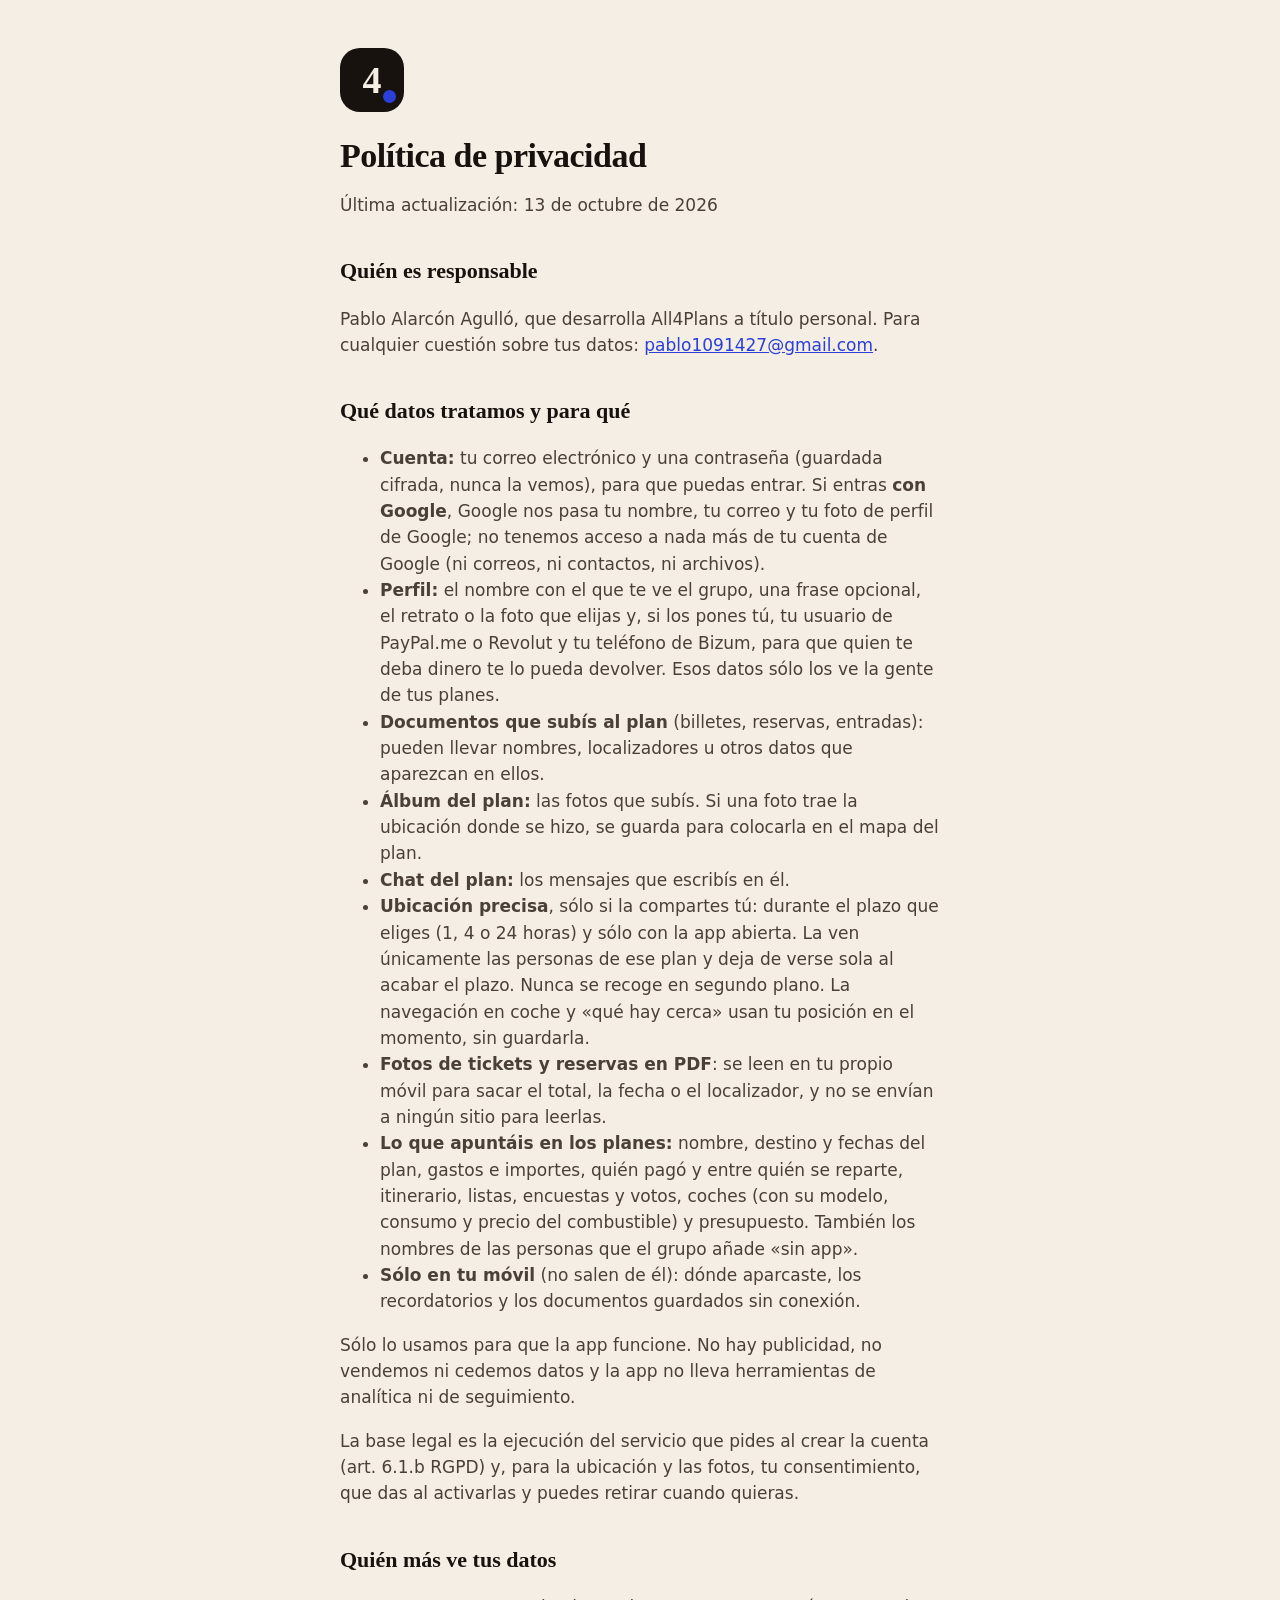
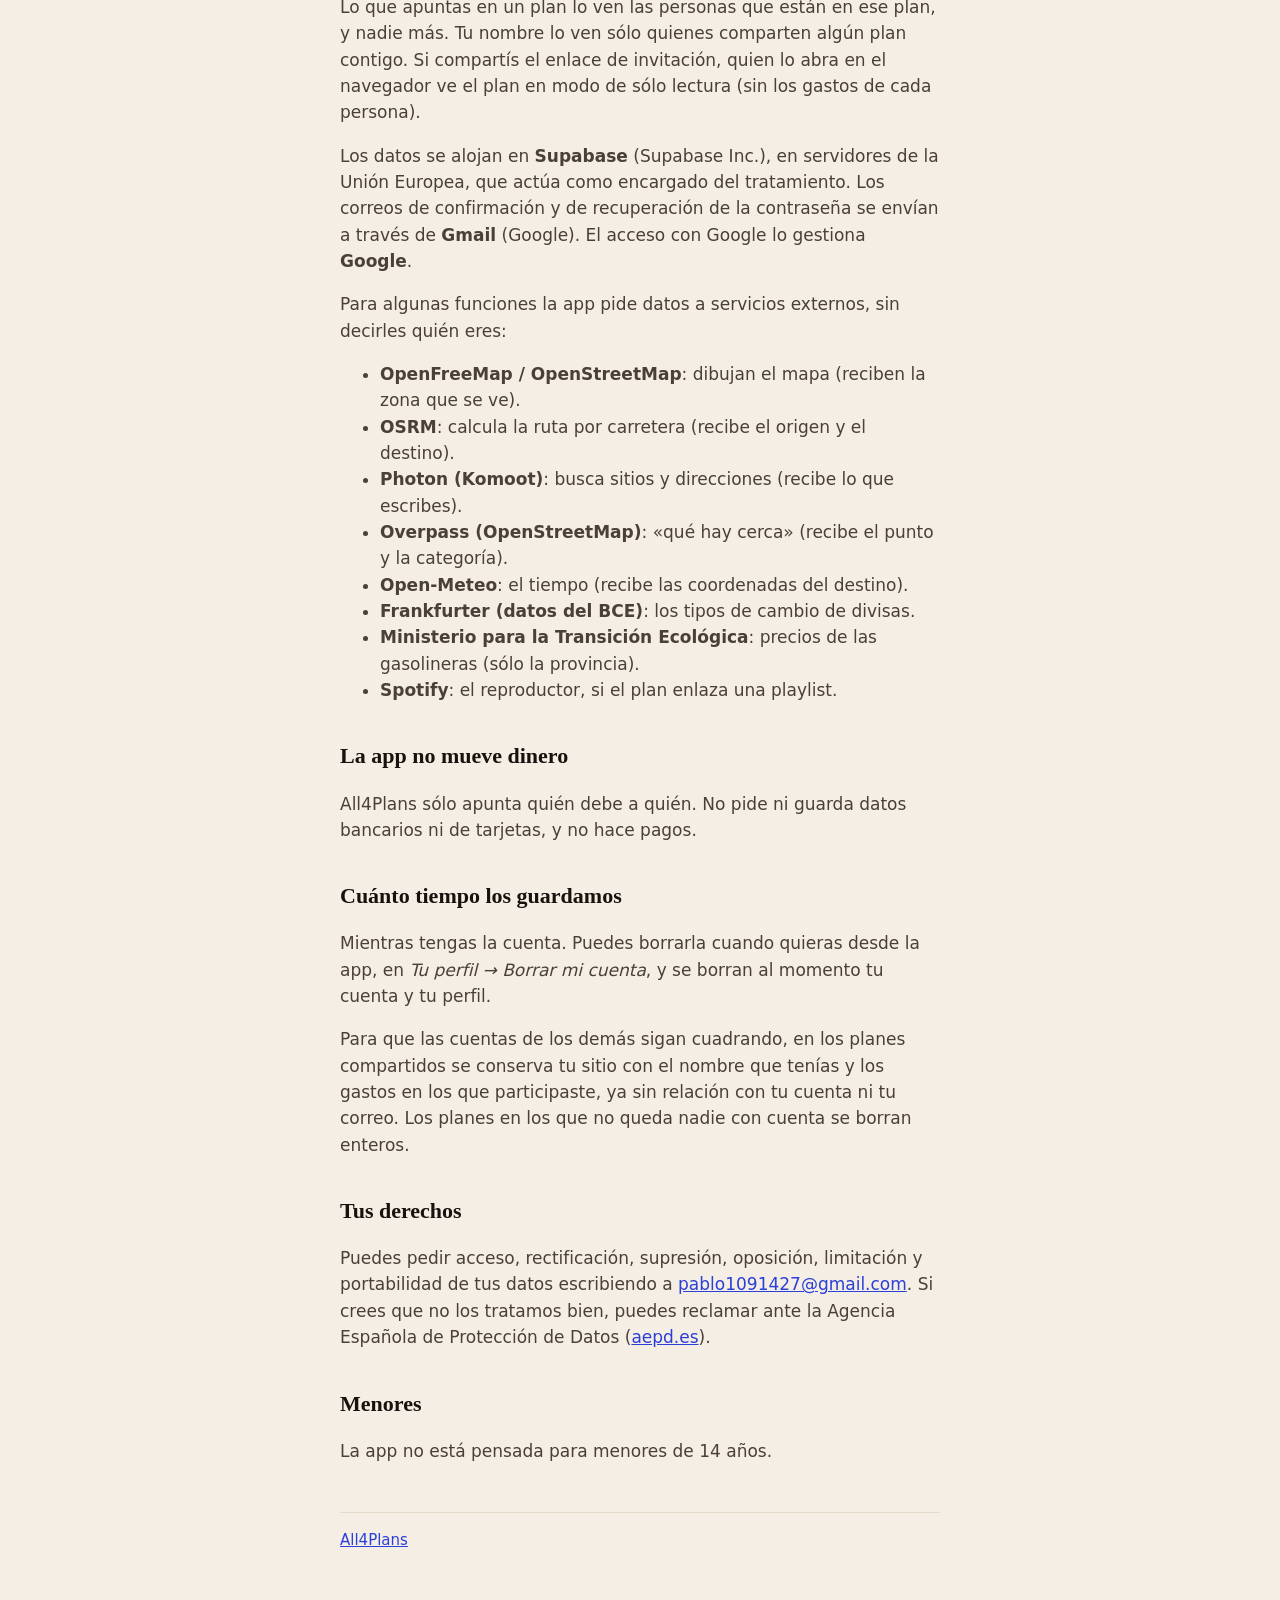
==== privacidad.html @ 8262702f "Portada y política de privacidad de All4Plans Co-Authored-By: Claude Opus 5.5 <noreply@anthropic.com" ====
<!doctype html>
<html lang="es">
<head>
  <meta charset="utf-8">
  <meta name="viewport" content="width=device-width, initial-scale=1">
  <title>Política de privacidad · All4Plans</title>
  <link rel="stylesheet" href="estilo.css">
</head>
<body>
  <!--
    Si se añade analítica, push u otro servicio externo, hay que actualizar este
    texto Y las fichas de privacidad de las dos tiendas.
  -->
  <main>
    <div class="marca"><span>4</span><i></i></div>
    <h1>Política de privacidad</h1>
    <p>Última actualización: 13 de octubre de 2026</p>

    <h2>Quién es responsable</h2>
    <p>Pablo Alarcón Agulló, que desarrolla All4Plans a título personal.
      Para cualquier cuestión sobre tus datos: <a href="mailto:pablo1091427@gmail.com">pablo1091427@gmail.com</a>.</p>

    <h2>Qué datos tratamos y para qué</h2>
    <ul>
      <li><strong>Cuenta:</strong> tu correo electrónico y una contraseña (guardada cifrada,
        nunca la vemos), para que puedas entrar. Si entras <strong>con Google</strong>, Google nos
        pasa tu nombre, tu correo y tu foto de perfil de Google; no tenemos acceso a nada más de tu
        cuenta de Google (ni correos, ni contactos, ni archivos).</li>
      <li><strong>Perfil:</strong> el nombre con el que te ve el grupo, una frase opcional, el retrato
        o la foto que elijas y, si los pones tú, tu usuario de PayPal.me o Revolut y tu teléfono de
        Bizum, para que quien te deba dinero te lo pueda devolver. Esos datos sólo los ve la gente
        de tus planes.</li>
      <li><strong>Documentos que subís al plan</strong> (billetes, reservas, entradas): pueden llevar
        nombres, localizadores u otros datos que aparezcan en ellos.</li>
      <li><strong>Álbum del plan:</strong> las fotos que subís. Si una foto trae la ubicación donde se
        hizo, se guarda para colocarla en el mapa del plan.</li>
      <li><strong>Chat del plan:</strong> los mensajes que escribís en él.</li>
      <li><strong>Ubicación precisa</strong>, sólo si la compartes tú: durante el plazo que eliges
        (1, 4 o 24 horas) y sólo con la app abierta. La ven únicamente las personas de ese plan y deja
        de verse sola al acabar el plazo. Nunca se recoge en segundo plano. La navegación en coche y
        «qué hay cerca» usan tu posición en el momento, sin guardarla.</li>
      <li><strong>Fotos de tickets y reservas en PDF</strong>: se leen en tu propio móvil para sacar el
        total, la fecha o el localizador, y no se envían a ningún sitio para leerlas.</li>
      <li><strong>Lo que apuntáis en los planes:</strong> nombre, destino y fechas del plan, gastos e
        importes, quién pagó y entre quién se reparte, itinerario, listas, encuestas y votos, coches
        (con su modelo, consumo y precio del combustible) y presupuesto. También los nombres de las
        personas que el grupo añade «sin app».</li>
      <li><strong>Sólo en tu móvil</strong> (no salen de él): dónde aparcaste, los recordatorios y los
        documentos guardados sin conexión.</li>
    </ul>
    <p>Sólo lo usamos para que la app funcione. No hay publicidad, no vendemos ni cedemos datos y la app
      no lleva herramientas de analítica ni de seguimiento.</p>
    <p>La base legal es la ejecución del servicio que pides al crear la cuenta (art. 6.1.b RGPD) y, para
      la ubicación y las fotos, tu consentimiento, que das al activarlas y puedes retirar cuando quieras.</p>

    <h2>Quién más ve tus datos</h2>
    <p>Lo que apuntas en un plan lo ven las personas que están en ese plan, y nadie más. Tu nombre lo ven
      sólo quienes comparten algún plan contigo. Si compartís el enlace de invitación, quien lo abra en
      el navegador ve el plan en modo de sólo lectura (sin los gastos de cada persona).</p>
    <p>Los datos se alojan en <strong>Supabase</strong> (Supabase Inc.), en servidores de la Unión
      Europea, que actúa como encargado del tratamiento. Los correos de confirmación y de recuperación
      de la contraseña se envían a través de <strong>Gmail</strong> (Google). El acceso con Google lo
      gestiona <strong>Google</strong>.</p>
    <p>Para algunas funciones la app pide datos a servicios externos, sin decirles quién eres:</p>
    <ul>
      <li><strong>OpenFreeMap / OpenStreetMap</strong>: dibujan el mapa (reciben la zona que se ve).</li>
      <li><strong>OSRM</strong>: calcula la ruta por carretera (recibe el origen y el destino).</li>
      <li><strong>Photon (Komoot)</strong>: busca sitios y direcciones (recibe lo que escribes).</li>
      <li><strong>Overpass (OpenStreetMap)</strong>: «qué hay cerca» (recibe el punto y la categoría).</li>
      <li><strong>Open-Meteo</strong>: el tiempo (recibe las coordenadas del destino).</li>
      <li><strong>Frankfurter (datos del BCE)</strong>: los tipos de cambio de divisas.</li>
      <li><strong>Ministerio para la Transición Ecológica</strong>: precios de las gasolineras (sólo la provincia).</li>
      <li><strong>Spotify</strong>: el reproductor, si el plan enlaza una playlist.</li>
    </ul>

    <h2>La app no mueve dinero</h2>
    <p>All4Plans sólo apunta quién debe a quién. No pide ni guarda datos bancarios ni de tarjetas, y no
      hace pagos.</p>

    <h2>Cuánto tiempo los guardamos</h2>
    <p>Mientras tengas la cuenta. Puedes borrarla cuando quieras desde la app, en
      <em>Tu perfil → Borrar mi cuenta</em>, y se borran al momento tu cuenta y tu perfil.</p>
    <p>Para que las cuentas de los demás sigan cuadrando, en los planes compartidos se conserva tu sitio
      con el nombre que tenías y los gastos en los que participaste, ya sin relación con tu cuenta ni tu
      correo. Los planes en los que no queda nadie con cuenta se borran enteros.</p>

    <h2>Tus derechos</h2>
    <p>Puedes pedir acceso, rectificación, supresión, oposición, limitación y portabilidad de tus datos
      escribiendo a <a href="mailto:pablo1091427@gmail.com">pablo1091427@gmail.com</a>. Si crees que no los tratamos bien, puedes
      reclamar ante la Agencia Española de Protección de Datos (<a href="https://www.aepd.es">aepd.es</a>).</p>

    <h2>Menores</h2>
    <p>La app no está pensada para menores de 14 años.</p>

    <p class="pie"><a href="./">All4Plans</a></p>
  </main>
</body>
</html>
---- estilo.css ----
/* Papel y tinta, como la app (colores de src/ui/theme.ts). */
:root {
  --papel: #F4EEE4;
  --tinta: #17120E;
  --suave: #4A4038;
  --apagado: #6F6459;
  --azul: #2B3FD9;
  --linea: #E7DCCA;
}
* { box-sizing: border-box; }
body {
  margin: 0;
  background: var(--papel);
  color: var(--tinta);
  font: 17px/1.55 system-ui, -apple-system, "Segoe UI", Roboto, sans-serif;
}
main { max-width: 640px; margin: 0 auto; padding: 48px 20px 64px; }
h1 { font-family: Georgia, "Times New Roman", serif; font-size: 34px; line-height: 1.15; letter-spacing: -0.5px; margin: 24px 0 12px; }
h2 { font-family: Georgia, "Times New Roman", serif; font-size: 22px; margin: 36px 0 8px; }
p, li { color: var(--suave); }
a { color: var(--azul); }
.marca { position: relative; width: 64px; height: 64px; border-radius: 20px; background: var(--tinta);
         display: flex; align-items: center; justify-content: center; }
.marca span { color: var(--papel); font: 900 38px/1 Georgia, serif; }
.marca i { position: absolute; width: 13px; height: 13px; border-radius: 50%; background: var(--azul); right: 8px; bottom: 9px; }
.tiendas { display: flex; flex-direction: column; gap: 12px; margin: 28px 0; }
.boton { display: block; text-align: center; padding: 16px; border-radius: 999px; background: var(--tinta);
         color: var(--papel); text-decoration: none; font-weight: 700; }
.boton.secundario { background: transparent; color: var(--tinta); border: 1px solid var(--tinta); order: 2; }
.nota, .pie { font-size: 15px; color: var(--apagado); }
.pie { border-top: 1px solid var(--linea); margin-top: 48px; padding-top: 16px; }
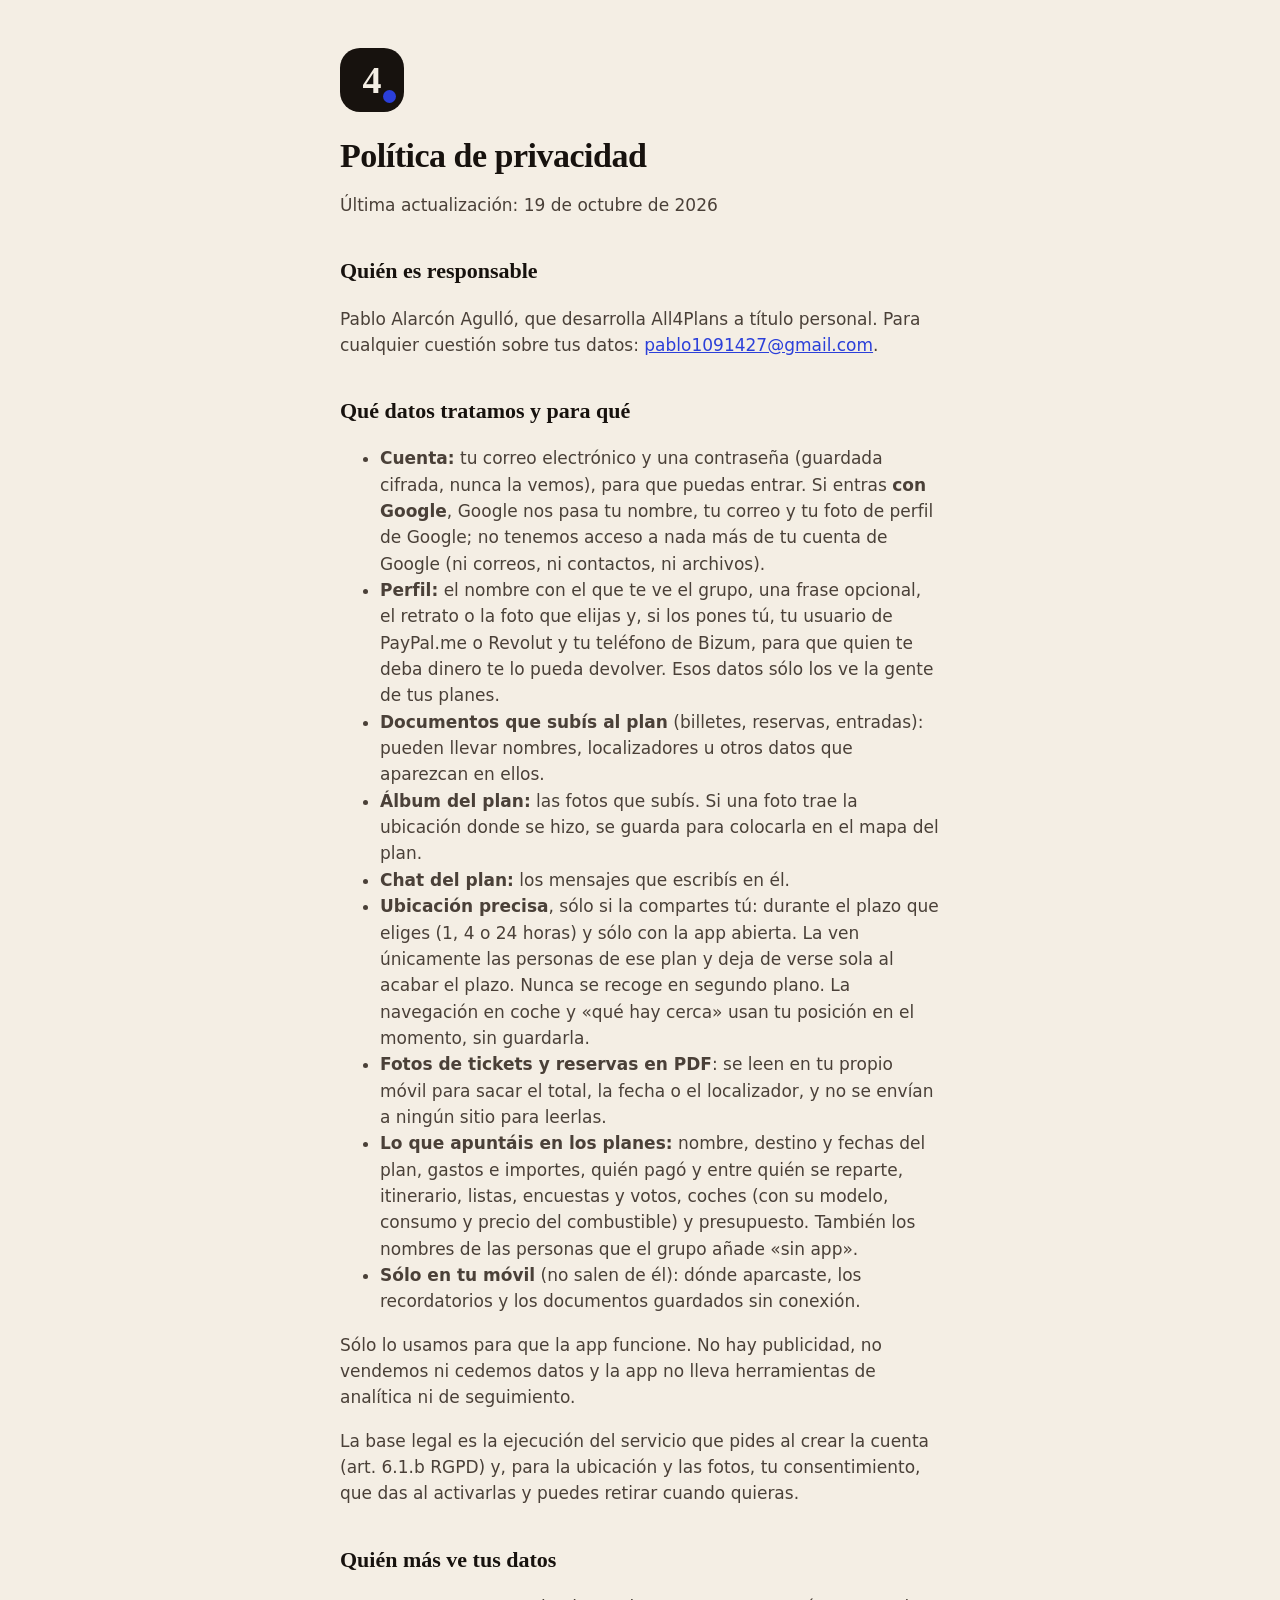
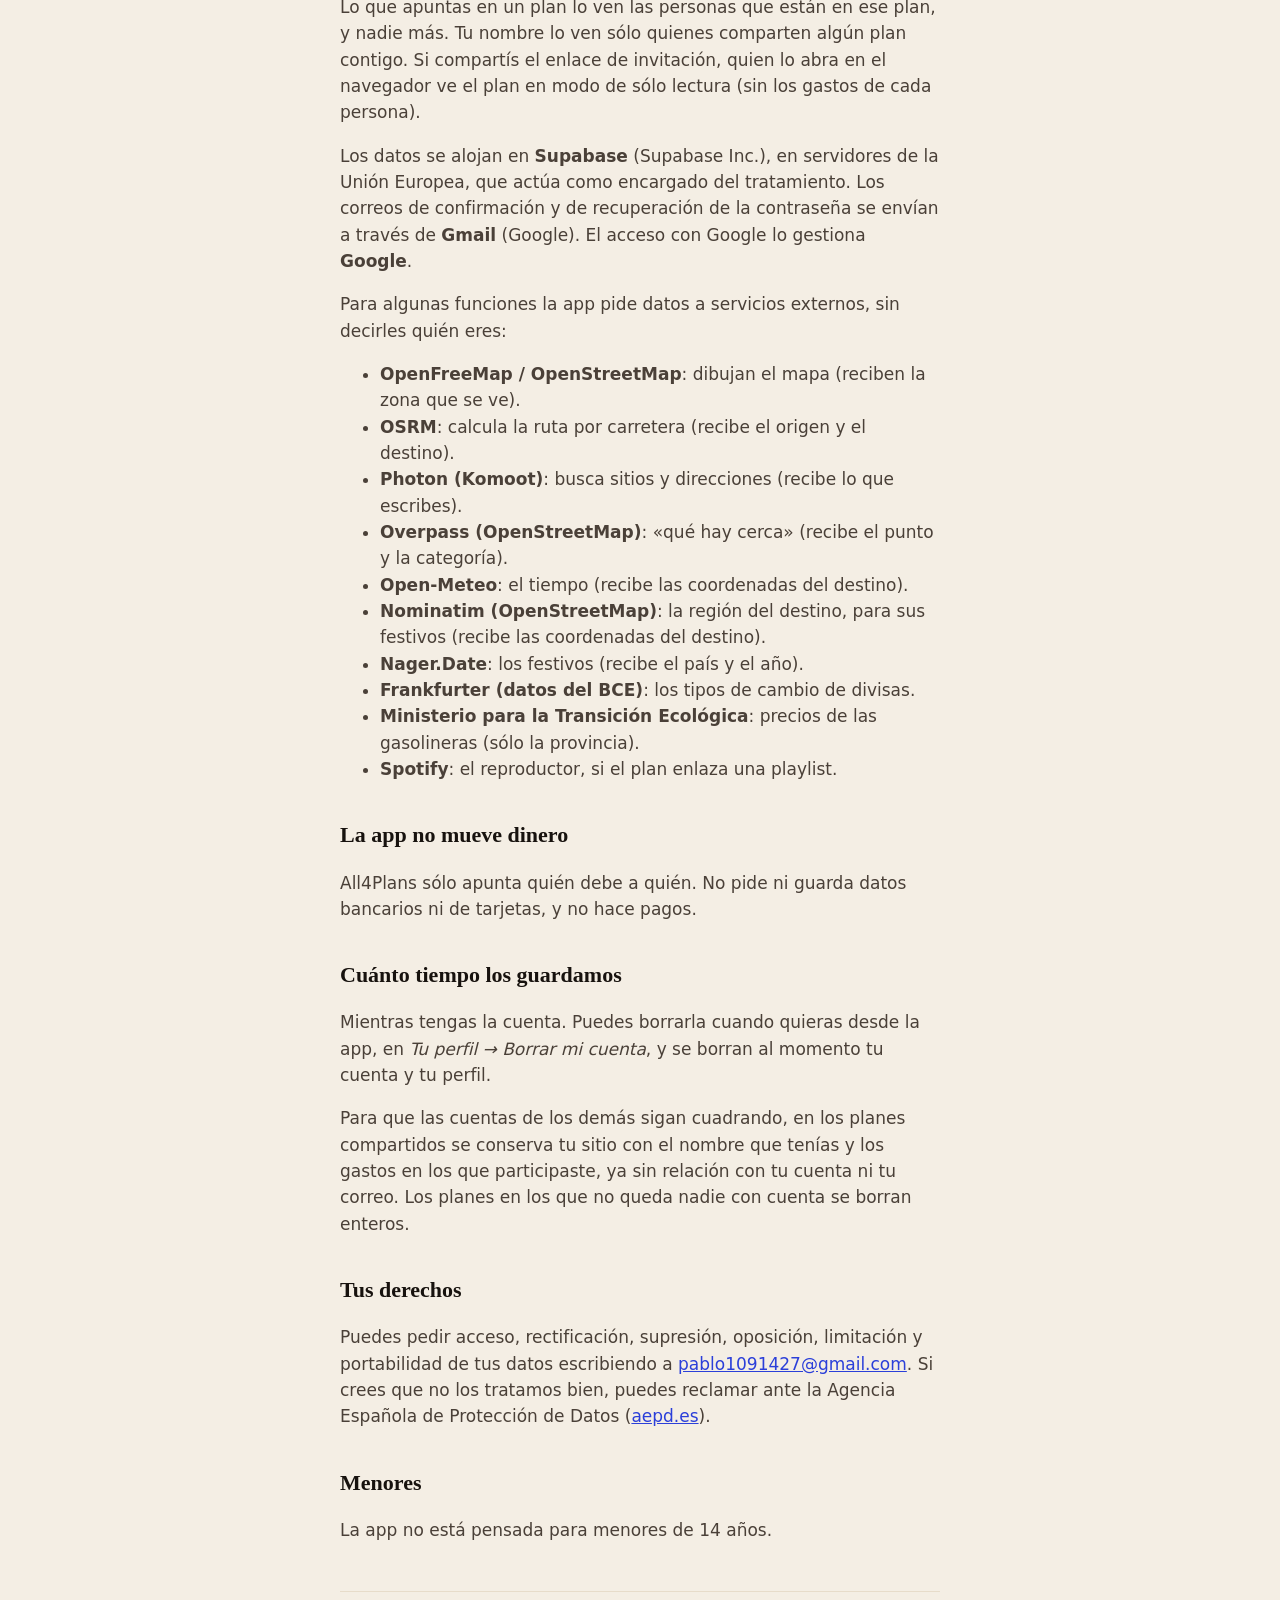
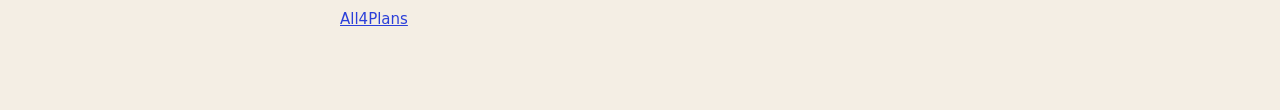
==== commit 3c166d6f: "Privacidad: Nominatim y Nager.Date (festivos del destino) Co-Authored-By: Claude Opus 5.5 <noreply@a" ====
--- a/privacidad.html
+++ b/privacidad.html
@@ -14,7 +14,7 @@
   <main>
     <div class="marca"><span>4</span><i></i></div>
     <h1>Política de privacidad</h1>
-    <p>Última actualización: 13 de octubre de 2026</p>
+    <p>Última actualización: 19 de octubre de 2026</p>
 
     <h2>Quién es responsable</h2>
     <p>Pablo Alarcón Agulló, que desarrolla All4Plans a título personal.
@@ -68,6 +68,8 @@
       <li><strong>Photon (Komoot)</strong>: busca sitios y direcciones (recibe lo que escribes).</li>
       <li><strong>Overpass (OpenStreetMap)</strong>: «qué hay cerca» (recibe el punto y la categoría).</li>
       <li><strong>Open-Meteo</strong>: el tiempo (recibe las coordenadas del destino).</li>
+      <li><strong>Nominatim (OpenStreetMap)</strong>: la región del destino, para sus festivos (recibe las coordenadas del destino).</li>
+      <li><strong>Nager.Date</strong>: los festivos (recibe el país y el año).</li>
       <li><strong>Frankfurter (datos del BCE)</strong>: los tipos de cambio de divisas.</li>
       <li><strong>Ministerio para la Transición Ecológica</strong>: precios de las gasolineras (sólo la provincia).</li>
       <li><strong>Spotify</strong>: el reproductor, si el plan enlaza una playlist.</li>
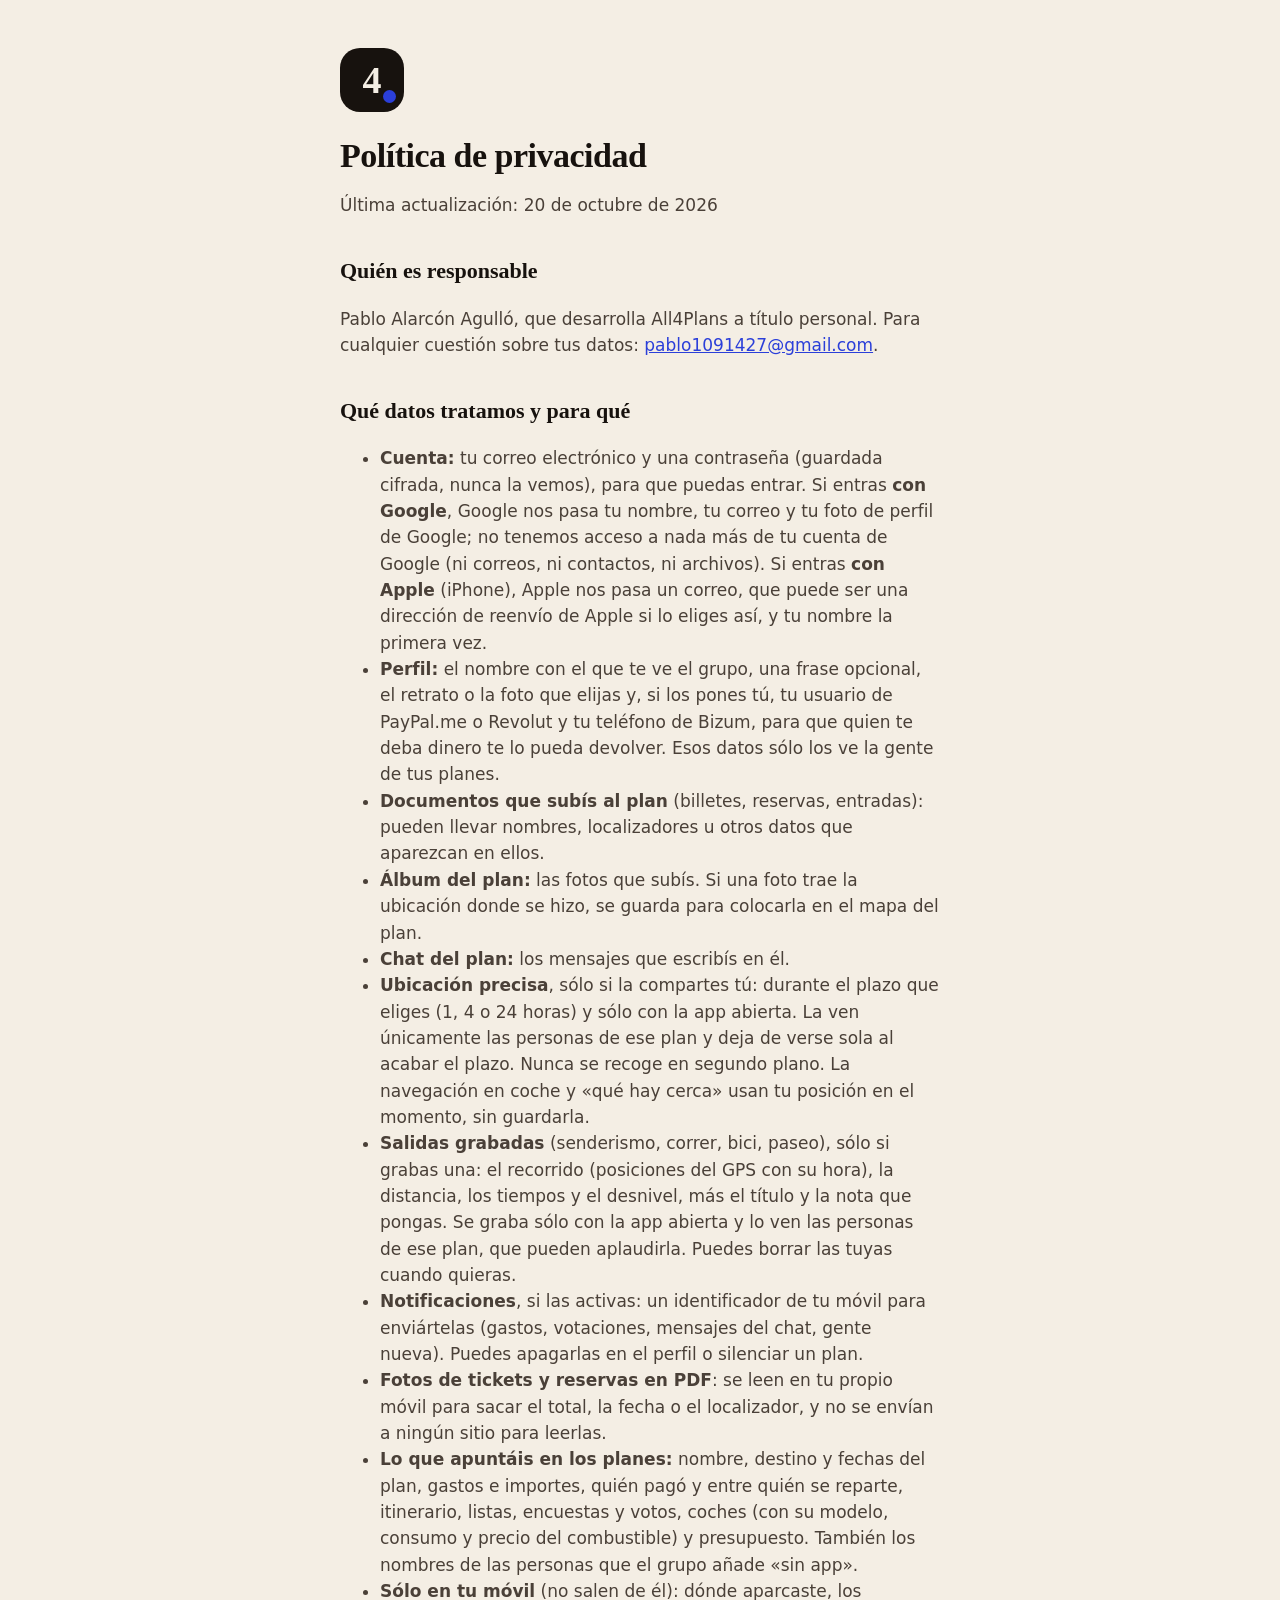
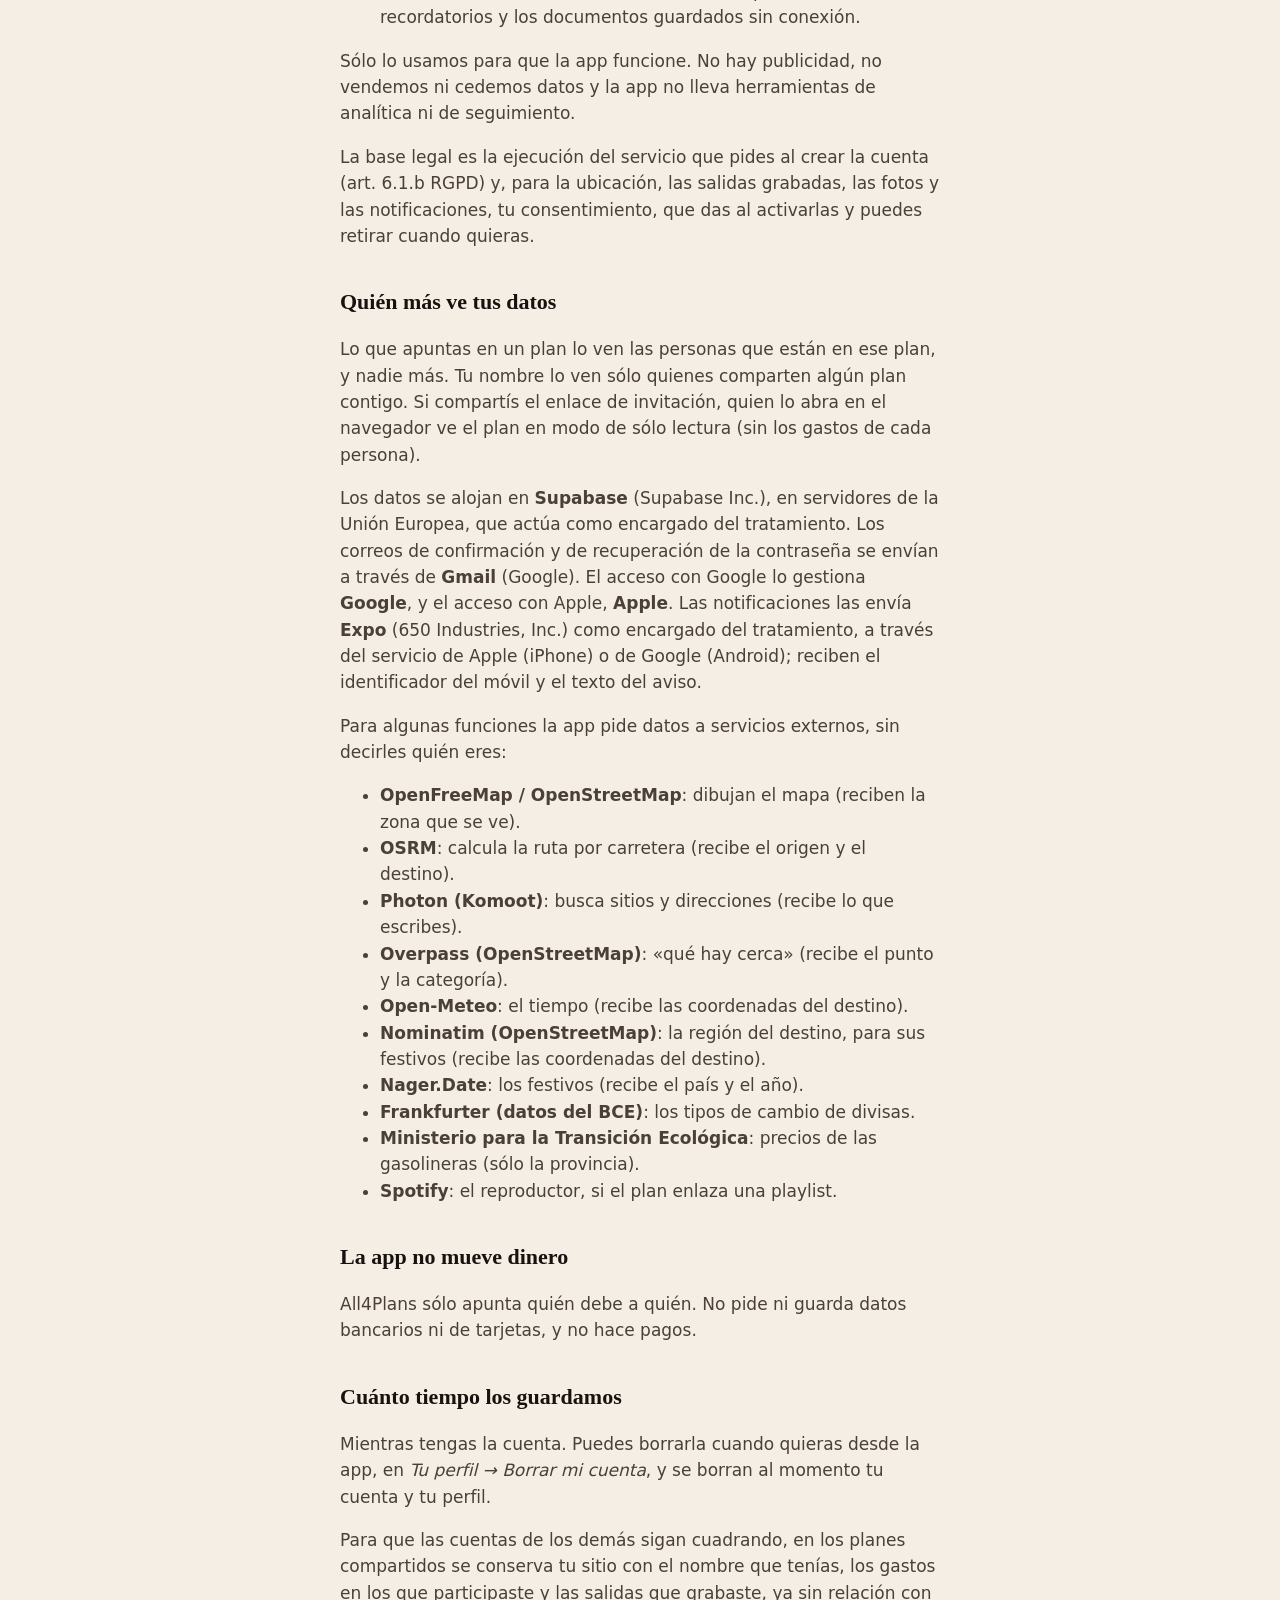
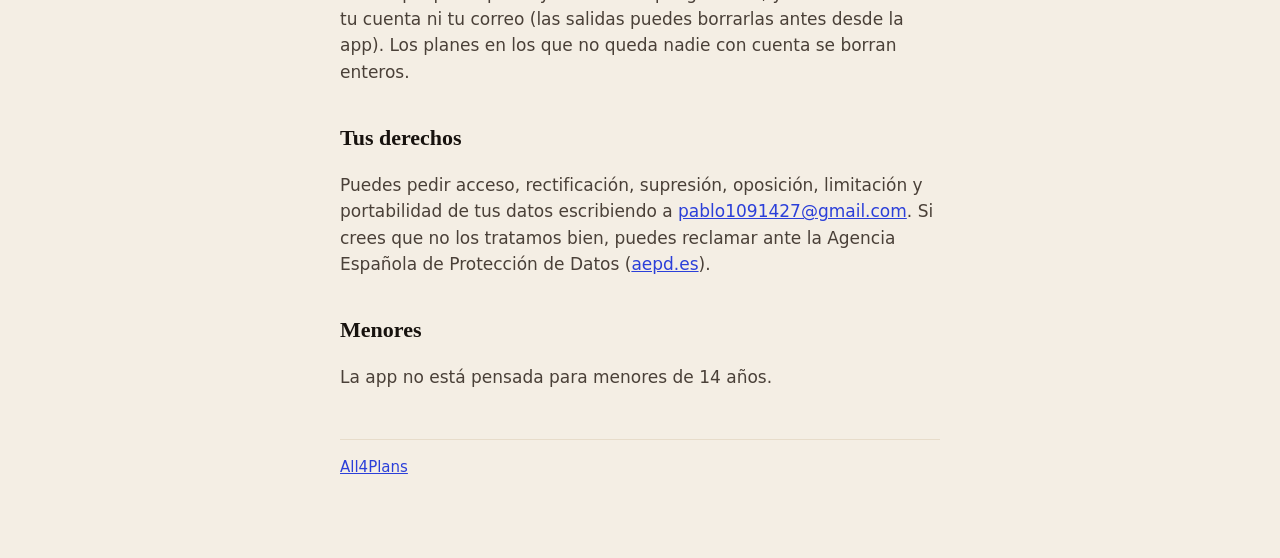
==== commit 0a1173fa: "Privacidad: acceso con Apple, notificaciones (Expo) y salidas grabadas La misma versión que web-invi" ====
--- a/privacidad.html
+++ b/privacidad.html
@@ -8,13 +8,14 @@
 </head>
 <body>
   <!--
-    Si se añade analítica, push u otro servicio externo, hay que actualizar este
-    texto Y las fichas de privacidad de las dos tiendas.
+    Si se añade analítica u otro servicio externo, hay que actualizar este
+    texto Y las fichas de privacidad de las dos tiendas. Sentry ya está en el
+    código pero no envía nada hasta que haya DSN: al activarlo, nombrarlo aquí.
   -->
   <main>
     <div class="marca"><span>4</span><i></i></div>
     <h1>Política de privacidad</h1>
-    <p>Última actualización: 19 de octubre de 2026</p>
+    <p>Última actualización: 20 de octubre de 2026</p>
 
     <h2>Quién es responsable</h2>
     <p>Pablo Alarcón Agulló, que desarrolla All4Plans a título personal.
@@ -25,7 +26,9 @@
       <li><strong>Cuenta:</strong> tu correo electrónico y una contraseña (guardada cifrada,
         nunca la vemos), para que puedas entrar. Si entras <strong>con Google</strong>, Google nos
         pasa tu nombre, tu correo y tu foto de perfil de Google; no tenemos acceso a nada más de tu
-        cuenta de Google (ni correos, ni contactos, ni archivos).</li>
+        cuenta de Google (ni correos, ni contactos, ni archivos). Si entras <strong>con Apple</strong>
+        (iPhone), Apple nos pasa un correo, que puede ser una dirección de reenvío de Apple si lo
+        eliges así, y tu nombre la primera vez.</li>
       <li><strong>Perfil:</strong> el nombre con el que te ve el grupo, una frase opcional, el retrato
         o la foto que elijas y, si los pones tú, tu usuario de PayPal.me o Revolut y tu teléfono de
         Bizum, para que quien te deba dinero te lo pueda devolver. Esos datos sólo los ve la gente
@@ -39,6 +42,13 @@
         (1, 4 o 24 horas) y sólo con la app abierta. La ven únicamente las personas de ese plan y deja
         de verse sola al acabar el plazo. Nunca se recoge en segundo plano. La navegación en coche y
         «qué hay cerca» usan tu posición en el momento, sin guardarla.</li>
+      <li><strong>Salidas grabadas</strong> (senderismo, correr, bici, paseo), sólo si grabas una: el
+        recorrido (posiciones del GPS con su hora), la distancia, los tiempos y el desnivel, más el título
+        y la nota que pongas. Se graba sólo con la app abierta y lo ven las personas de ese plan, que
+        pueden aplaudirla. Puedes borrar las tuyas cuando quieras.</li>
+      <li><strong>Notificaciones</strong>, si las activas: un identificador de tu móvil para enviártelas
+        (gastos, votaciones, mensajes del chat, gente nueva). Puedes apagarlas en el perfil o silenciar un
+        plan.</li>
       <li><strong>Fotos de tickets y reservas en PDF</strong>: se leen en tu propio móvil para sacar el
         total, la fecha o el localizador, y no se envían a ningún sitio para leerlas.</li>
       <li><strong>Lo que apuntáis en los planes:</strong> nombre, destino y fechas del plan, gastos e
@@ -51,7 +61,8 @@
     <p>Sólo lo usamos para que la app funcione. No hay publicidad, no vendemos ni cedemos datos y la app
       no lleva herramientas de analítica ni de seguimiento.</p>
     <p>La base legal es la ejecución del servicio que pides al crear la cuenta (art. 6.1.b RGPD) y, para
-      la ubicación y las fotos, tu consentimiento, que das al activarlas y puedes retirar cuando quieras.</p>
+      la ubicación, las salidas grabadas, las fotos y las notificaciones, tu consentimiento, que das al
+      activarlas y puedes retirar cuando quieras.</p>
 
     <h2>Quién más ve tus datos</h2>
     <p>Lo que apuntas en un plan lo ven las personas que están en ese plan, y nadie más. Tu nombre lo ven
@@ -60,7 +71,10 @@
     <p>Los datos se alojan en <strong>Supabase</strong> (Supabase Inc.), en servidores de la Unión
       Europea, que actúa como encargado del tratamiento. Los correos de confirmación y de recuperación
       de la contraseña se envían a través de <strong>Gmail</strong> (Google). El acceso con Google lo
-      gestiona <strong>Google</strong>.</p>
+      gestiona <strong>Google</strong>, y el acceso con Apple, <strong>Apple</strong>. Las notificaciones
+      las envía <strong>Expo</strong> (650 Industries, Inc.) como encargado del tratamiento, a través del
+      servicio de Apple (iPhone) o de Google (Android); reciben el identificador del móvil y el texto
+      del aviso.</p>
     <p>Para algunas funciones la app pide datos a servicios externos, sin decirles quién eres:</p>
     <ul>
       <li><strong>OpenFreeMap / OpenStreetMap</strong>: dibujan el mapa (reciben la zona que se ve).</li>
@@ -83,8 +97,8 @@
     <p>Mientras tengas la cuenta. Puedes borrarla cuando quieras desde la app, en
       <em>Tu perfil → Borrar mi cuenta</em>, y se borran al momento tu cuenta y tu perfil.</p>
     <p>Para que las cuentas de los demás sigan cuadrando, en los planes compartidos se conserva tu sitio
-      con el nombre que tenías y los gastos en los que participaste, ya sin relación con tu cuenta ni tu
-      correo. Los planes en los que no queda nadie con cuenta se borran enteros.</p>
+      con el nombre que tenías, los gastos en los que participaste y las salidas que grabaste, ya sin
+      relación con tu cuenta ni tu correo (las salidas puedes borrarlas antes desde la app). Los planes en los que no queda nadie con cuenta se borran enteros.</p>
 
     <h2>Tus derechos</h2>
     <p>Puedes pedir acceso, rectificación, supresión, oposición, limitación y portabilidad de tus datos
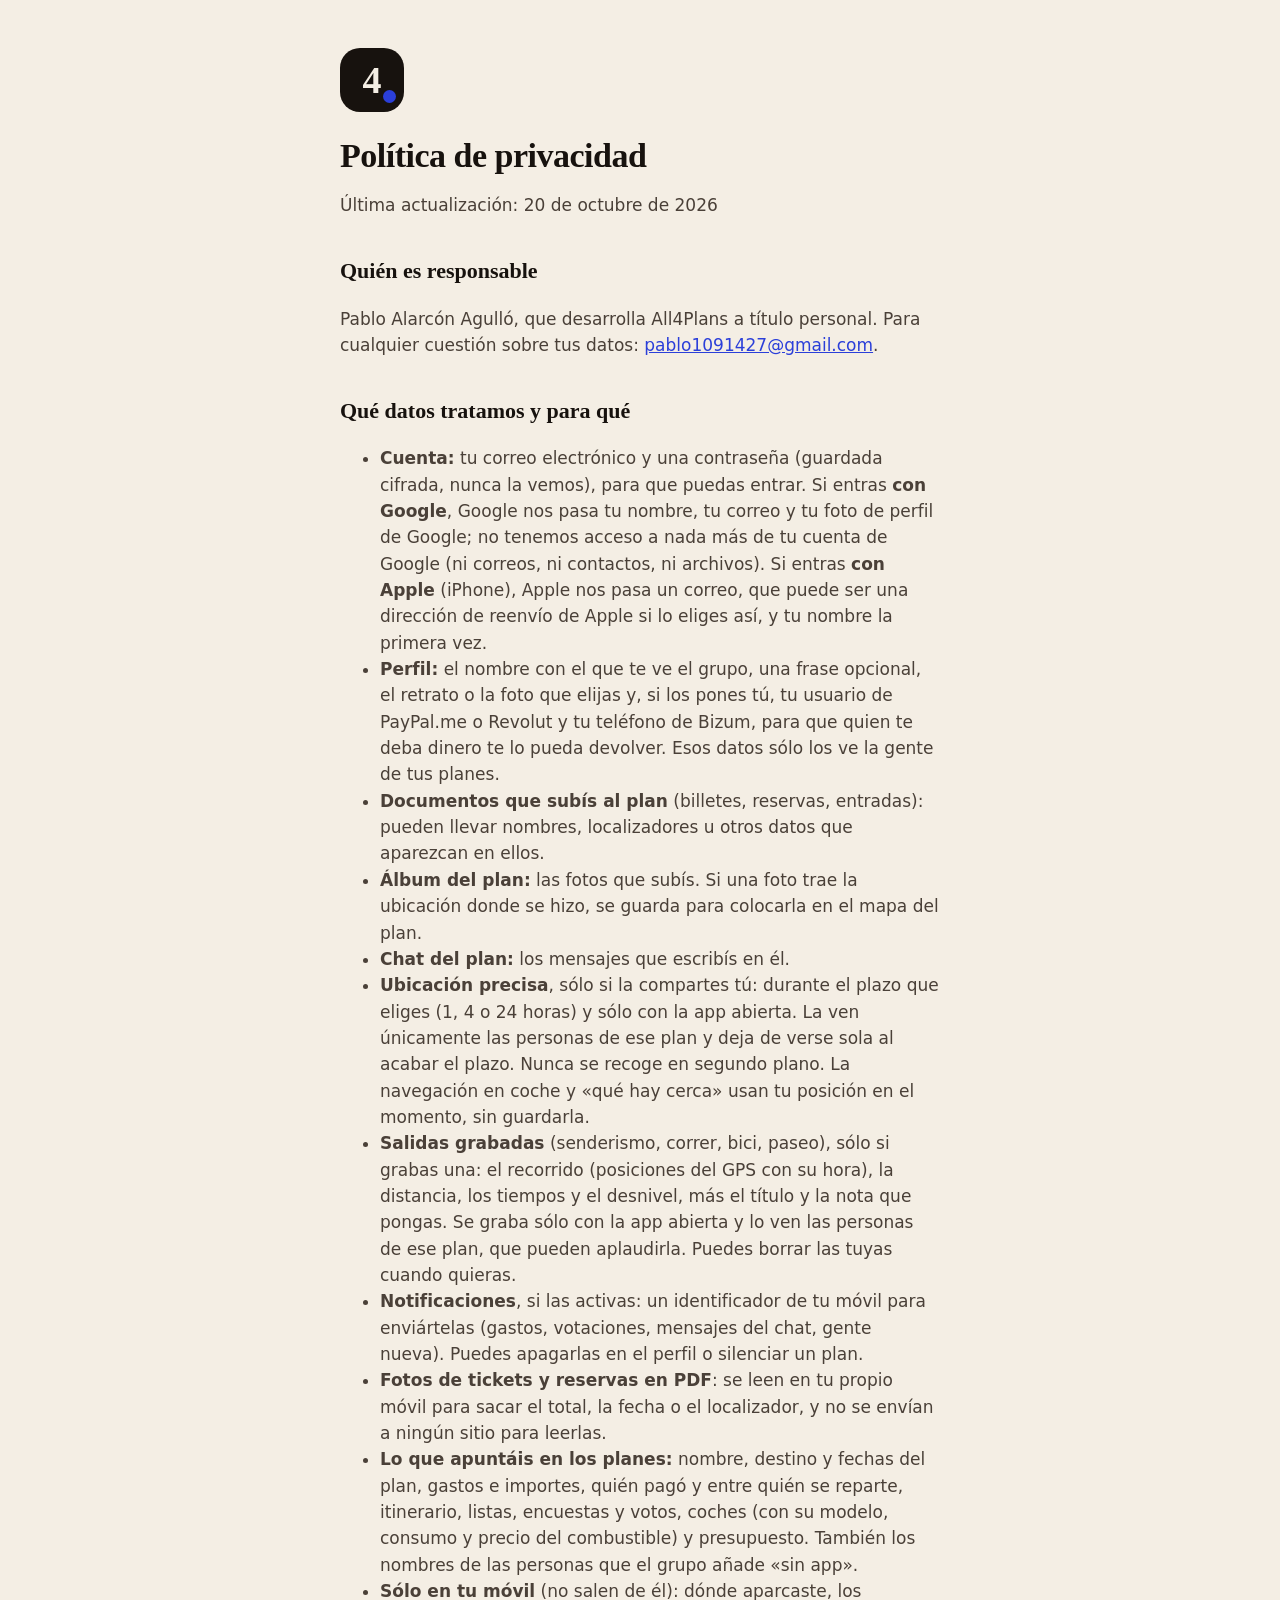
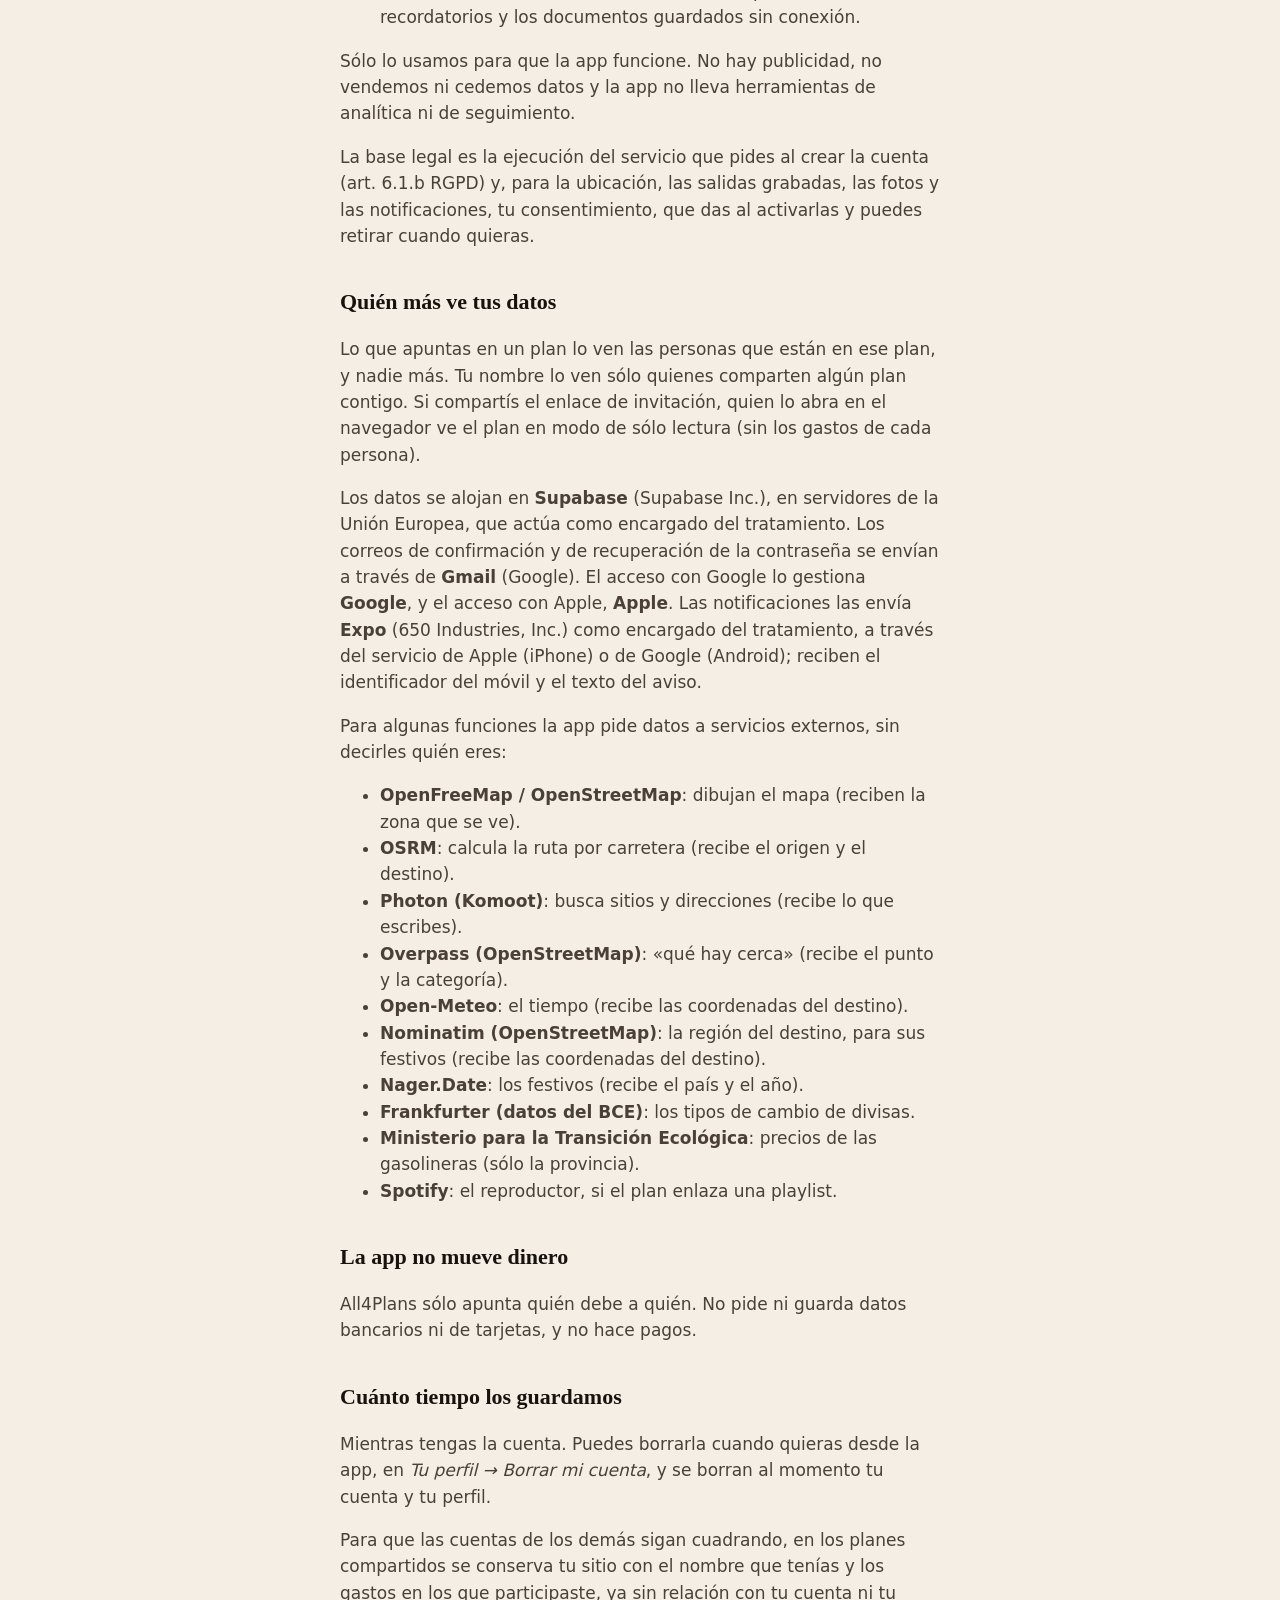
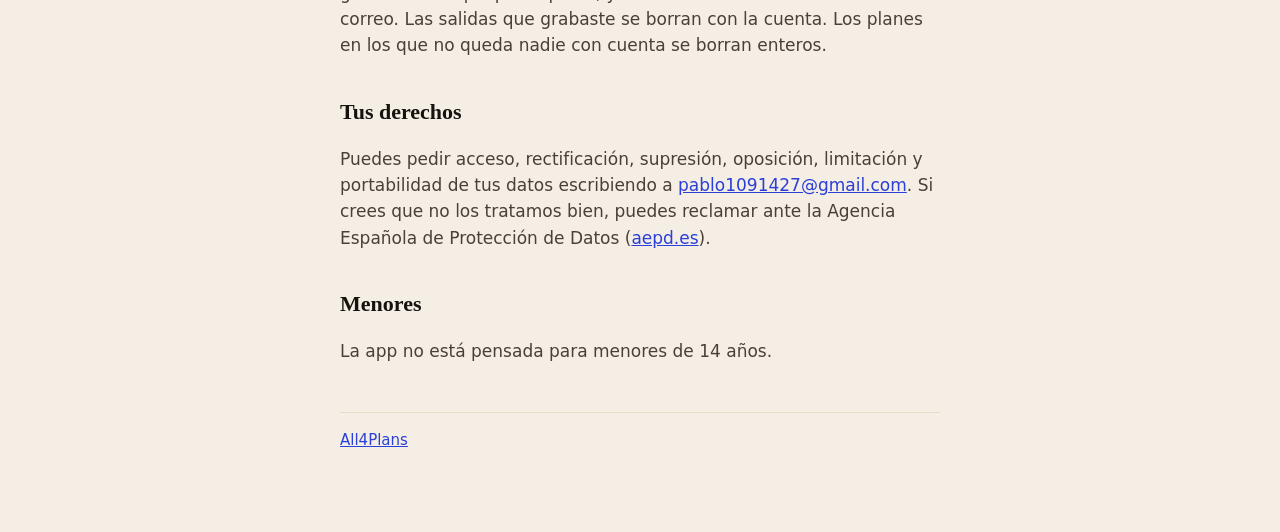
==== commit a881af3c: "Privacidad: las salidas grabadas se borran con la cuenta Co-Authored-By: Claude Opus 5.5 <noreply@an" ====
--- a/privacidad.html
+++ b/privacidad.html
@@ -97,8 +97,9 @@
     <p>Mientras tengas la cuenta. Puedes borrarla cuando quieras desde la app, en
       <em>Tu perfil → Borrar mi cuenta</em>, y se borran al momento tu cuenta y tu perfil.</p>
     <p>Para que las cuentas de los demás sigan cuadrando, en los planes compartidos se conserva tu sitio
-      con el nombre que tenías, los gastos en los que participaste y las salidas que grabaste, ya sin
-      relación con tu cuenta ni tu correo (las salidas puedes borrarlas antes desde la app). Los planes en los que no queda nadie con cuenta se borran enteros.</p>
+      con el nombre que tenías y los gastos en los que participaste, ya sin relación con tu cuenta ni tu
+      correo. Las salidas que grabaste se borran con la cuenta. Los planes en los que no queda nadie con
+      cuenta se borran enteros.</p>
 
     <h2>Tus derechos</h2>
     <p>Puedes pedir acceso, rectificación, supresión, oposición, limitación y portabilidad de tus datos
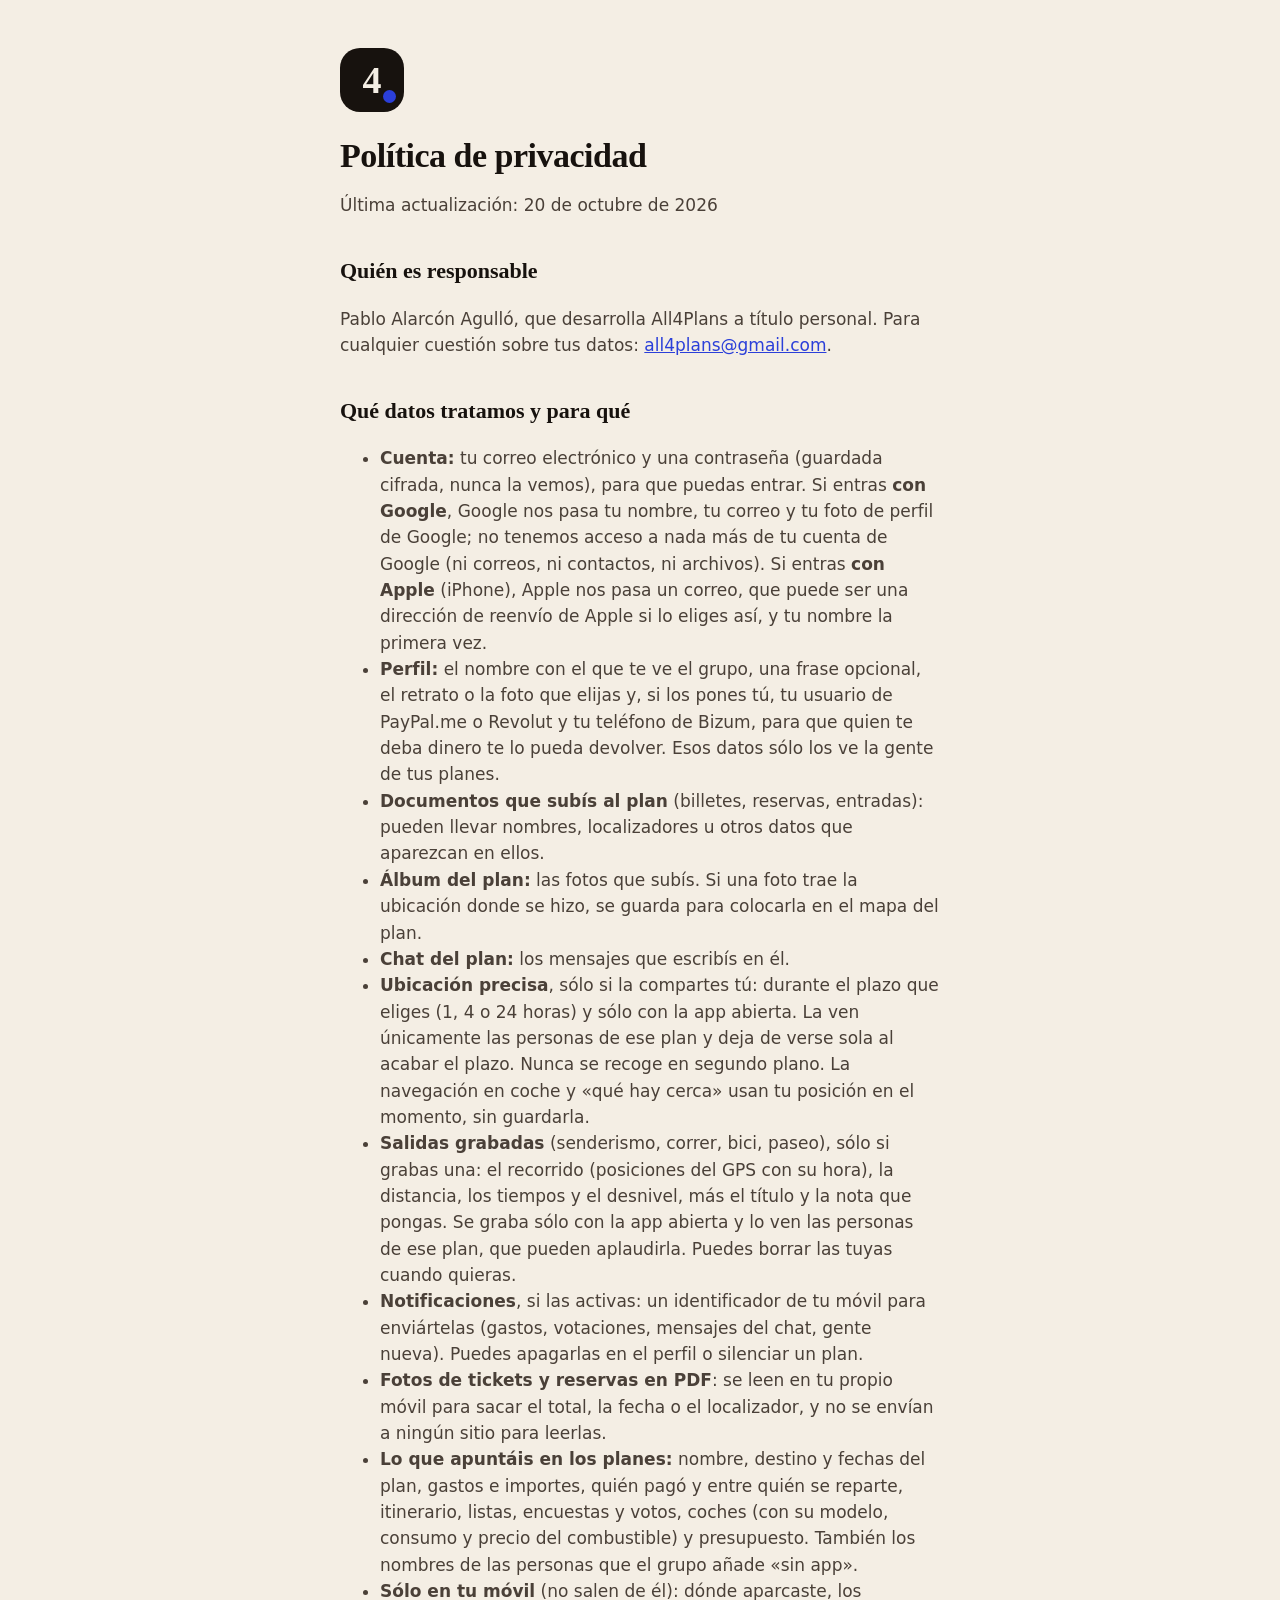
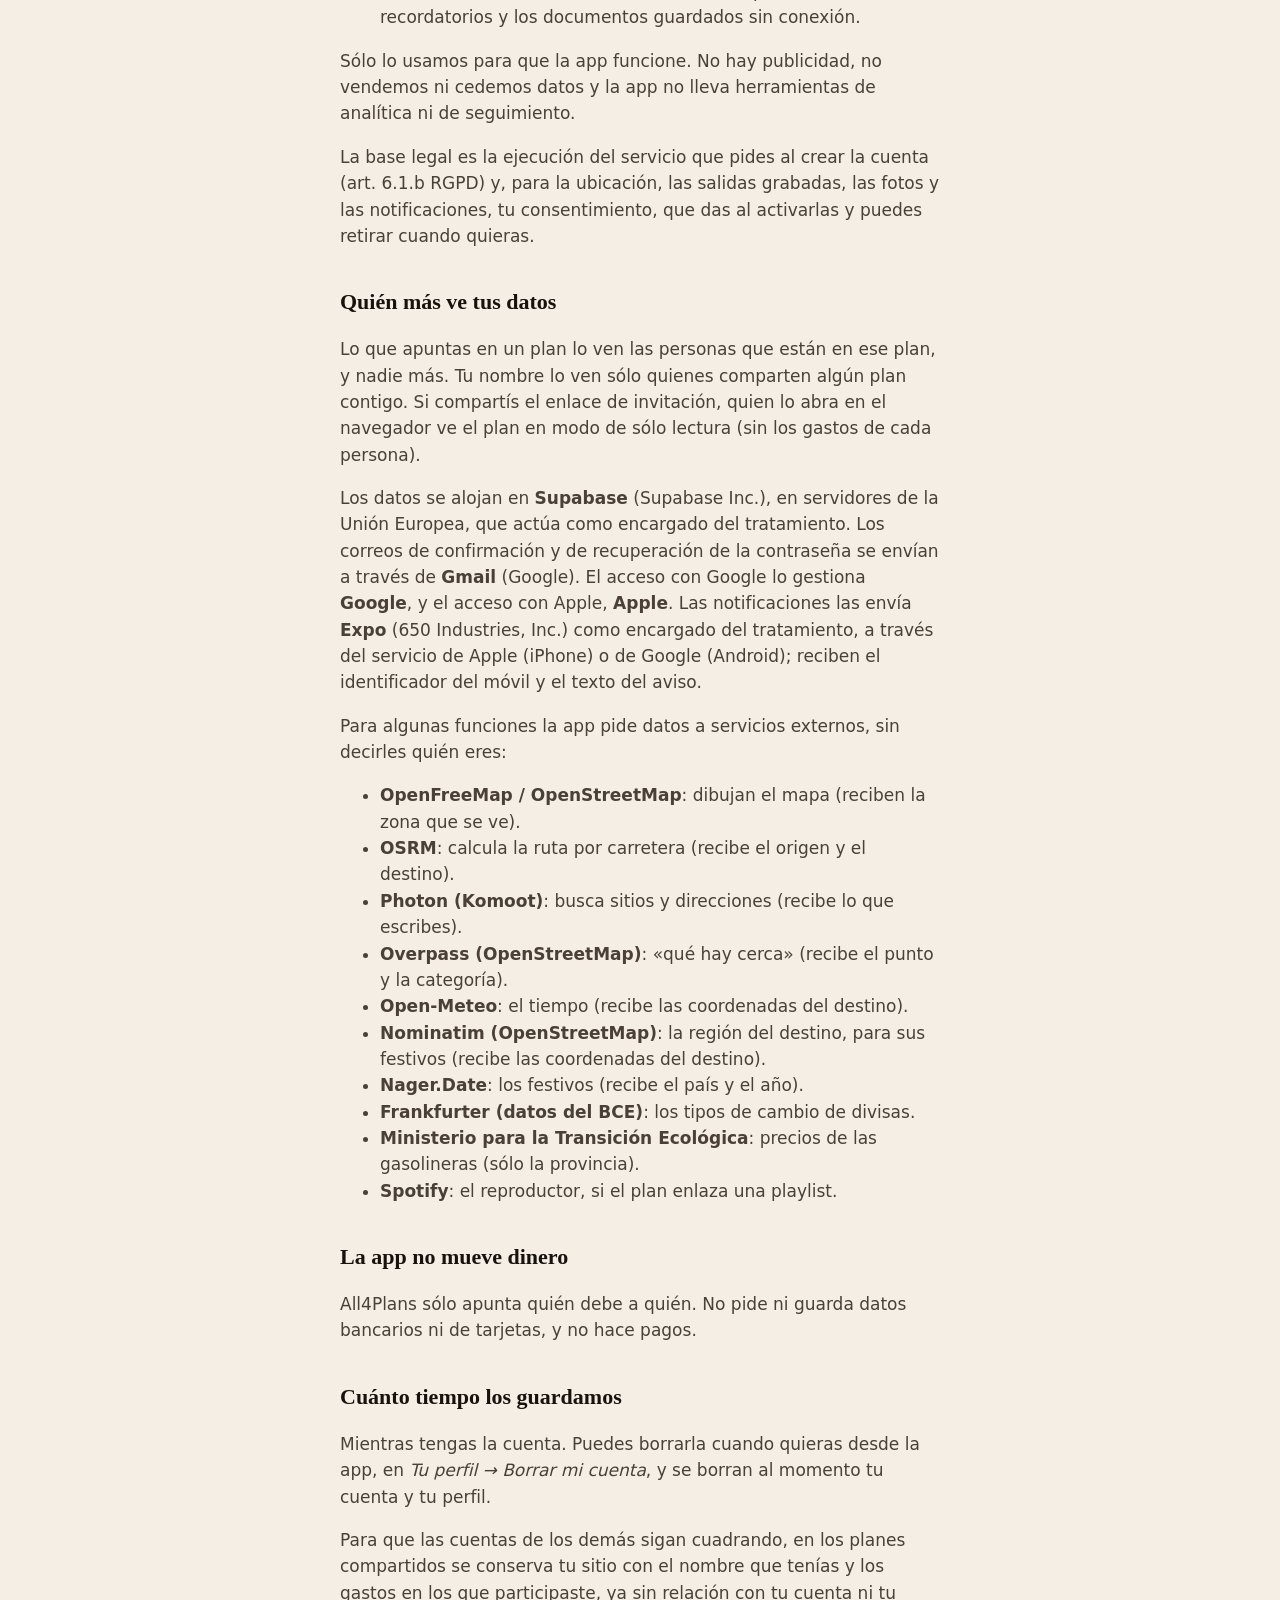
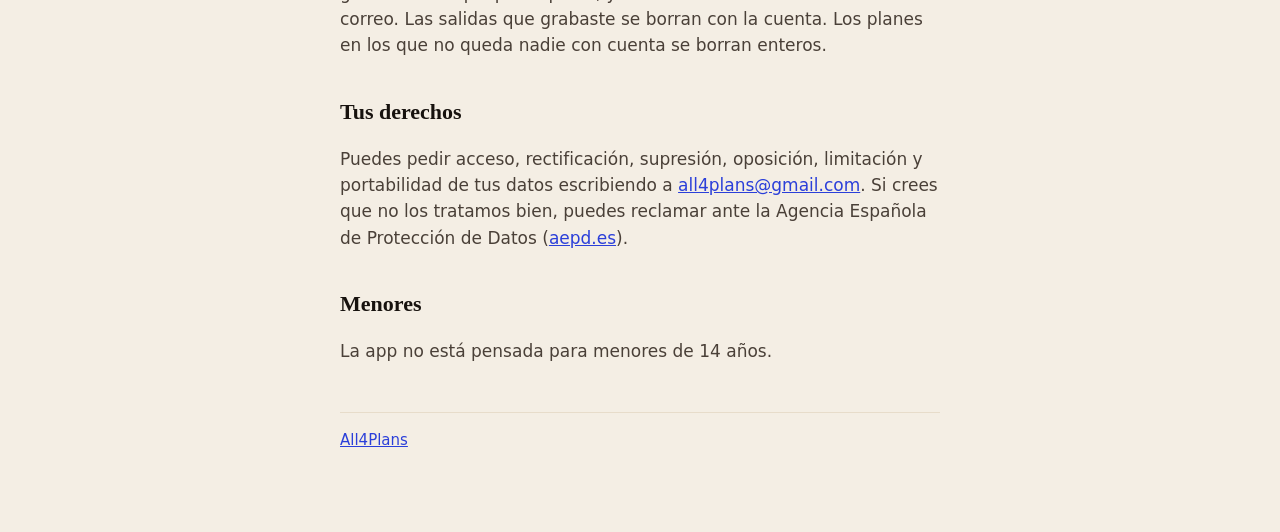
==== commit 07afcdec: "Privacidad: el correo de contacto pasa a all4plans@gmail.com Co-Authored-By: Claude Opus 5.5 <norepl" ====
--- a/privacidad.html
+++ b/privacidad.html
@@ -19,7 +19,7 @@
 
     <h2>Quién es responsable</h2>
     <p>Pablo Alarcón Agulló, que desarrolla All4Plans a título personal.
-      Para cualquier cuestión sobre tus datos: <a href="mailto:pablo1091427@gmail.com">pablo1091427@gmail.com</a>.</p>
+      Para cualquier cuestión sobre tus datos: <a href="mailto:all4plans@gmail.com">all4plans@gmail.com</a>.</p>
 
     <h2>Qué datos tratamos y para qué</h2>
     <ul>
@@ -103,7 +103,7 @@
 
     <h2>Tus derechos</h2>
     <p>Puedes pedir acceso, rectificación, supresión, oposición, limitación y portabilidad de tus datos
-      escribiendo a <a href="mailto:pablo1091427@gmail.com">pablo1091427@gmail.com</a>. Si crees que no los tratamos bien, puedes
+      escribiendo a <a href="mailto:all4plans@gmail.com">all4plans@gmail.com</a>. Si crees que no los tratamos bien, puedes
       reclamar ante la Agencia Española de Protección de Datos (<a href="https://www.aepd.es">aepd.es</a>).</p>
 
     <h2>Menores</h2>
